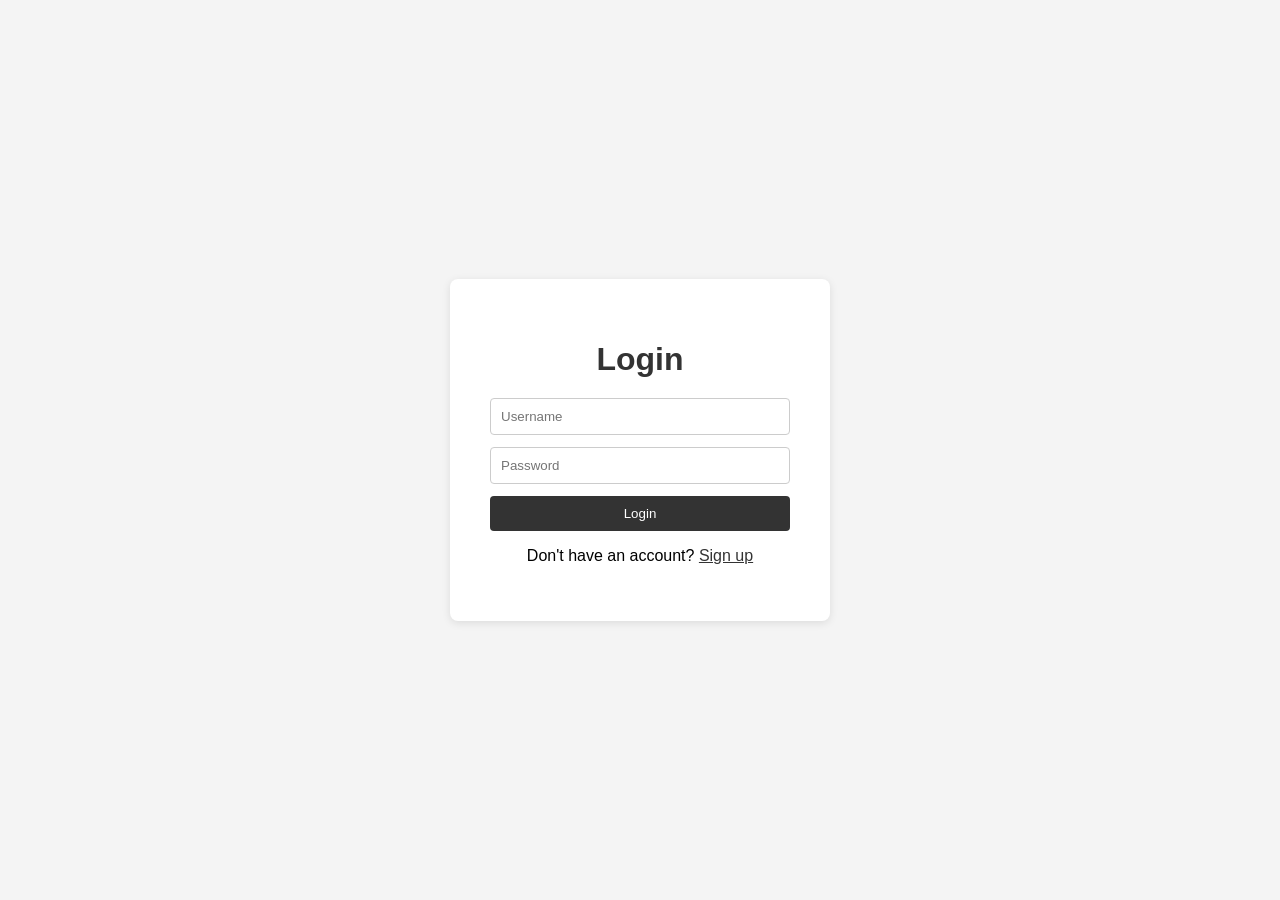
==== src/main/resources/static/index.html @ 0c0a7604 "Initial commit of StudentManagement" ====
<!DOCTYPE html>
<html lang="en">
<head>
    <meta charset="UTF-8">
    <title>Student Management</title>
    <link rel="stylesheet" href="style.css">
</head>
<body>
    <div class="container">
        <div class="header">
            <h1>Student Management</h1>
            <button id="logoutBtn">Logout</button>
        </div>

        <input type="text" id="searchInput" placeholder="Search by name or course...">

        <form id="studentForm">
            <input type="hidden" id="studentId">
            <input type="text" id="name" placeholder="Name" required>
            <input type="text" id="course" placeholder="Course" required>
            <input type="email" id="email" placeholder="Email" required>
            <button type="submit" id="submitBtn">Add Student</button>
        </form>

        <table id="studentTable">
            <thead>
                <tr><th>ID</th><th>Name</th><th>Course</th><th>Email</th><th>Actions</th></tr>
            </thead>
            <tbody></tbody>
        </table>
    </div>
    <script src="script.js"></script>
</body>
</html>
---- src/main/resources/static/style.css ----
body {
    font-family: Arial, sans-serif;
    background: #f4f4f4;
    margin: 0;
    padding: 40px;
}

.container {
    max-width: 700px;
    margin: 0 auto;
    background: white;
    padding: 30px;
    border-radius: 8px;
    box-shadow: 0 2px 8px rgba(0,0,0,0.1);
}

.header {
    display: flex;
    justify-content: space-between;
    align-items: center;
}

h1 {
    color: #333;
}

#logoutBtn {
    padding: 8px 16px;
    background: #999;
    color: white;
    border: none;
    border-radius: 4px;
    cursor: pointer;
}

#searchInput {
    width: 100%;
    padding: 10px;
    margin-bottom: 20px;
    border: 1px solid #ccc;
    border-radius: 4px;
    box-sizing: border-box;
}

#studentForm {
    display: flex;
    gap: 10px;
    margin-bottom: 20px;
    flex-wrap: wrap;
}

#studentForm input {
    flex: 1;
    padding: 8px;
    border: 1px solid #ccc;
    border-radius: 4px;
}

#studentForm button {
    padding: 8px 16px;
    background: #333;
    color: white;
    border: none;
    border-radius: 4px;
    cursor: pointer;
}

table {
    width: 100%;
    border-collapse: collapse;
}

th, td {
    padding: 10px;
    border-bottom: 1px solid #ddd;
    text-align: left;
}

button.edit, button.delete {
    margin-right: 5px;
    cursor: pointer;
}
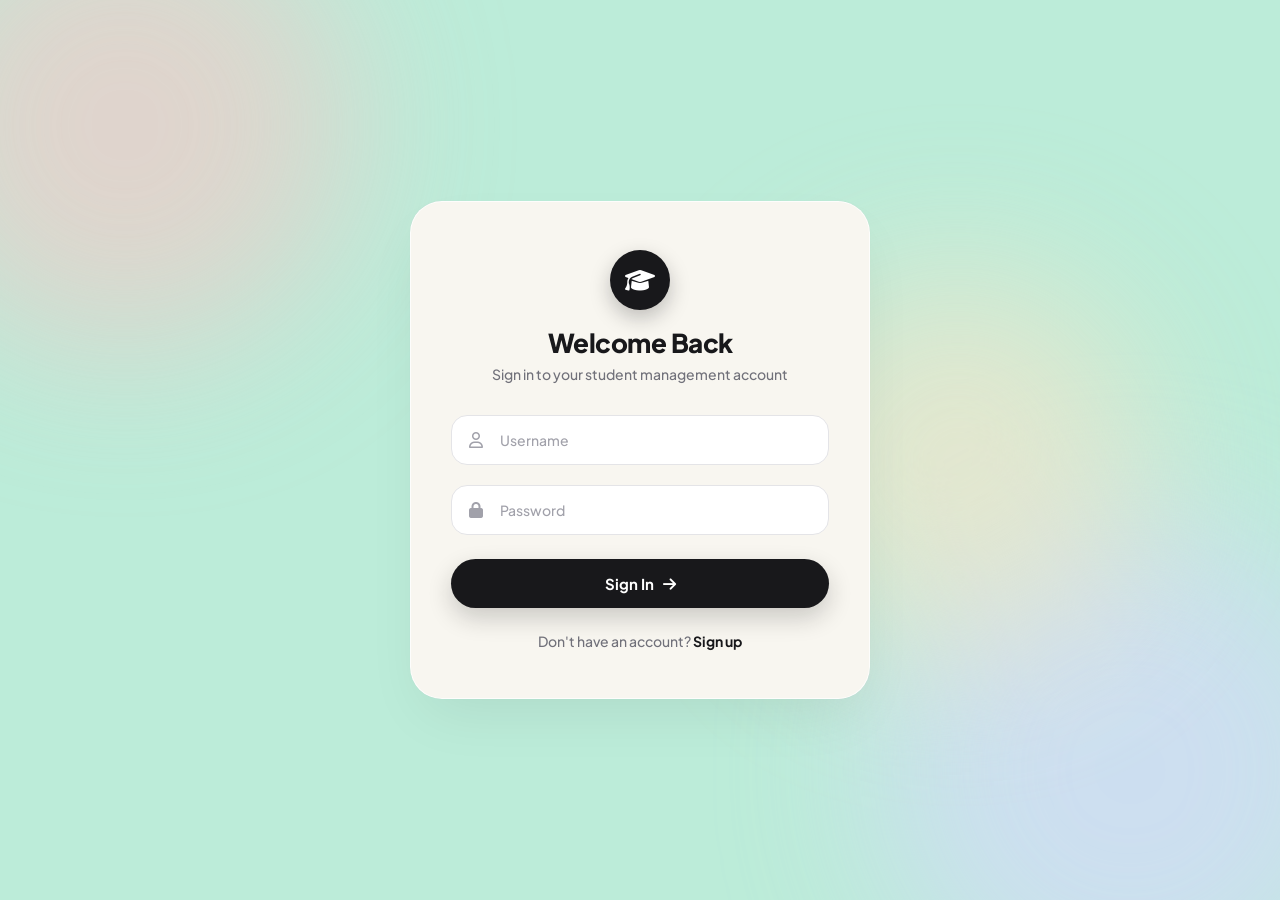
==== commit bd97e2fd: "added dashbord , updated ui, role based access @ conrols" ====
--- a/src/main/resources/static/index.html
+++ b/src/main/resources/static/index.html
@@ -2,33 +2,55 @@
 <html lang="en">
 <head>
     <meta charset="UTF-8">
-    <title>Student Management</title>
+    <meta name="viewport" content="width=device-width, initial-scale=1.0">
+    <title>Students - Student Management</title>
     <link rel="stylesheet" href="style.css">
 </head>
 <body>
-    <div class="container">
-        <div class="header">
-            <h1>Student Management</h1>
-            <button id="logoutBtn">Logout</button>
+    <div class="layout">
+        <div class="sidebar">
+            <h2>Student MS</h2>
+            <nav>
+                <a href="dashboard.html">Dashboard</a>
+                <a href="index.html" class="active">Students</a>
+                <a href="courses.html">Courses</a>
+                <a href="attendance.html">Attendance</a>
+                <a href="grades.html">Grades</a>
+            </nav>
+            <div class="logout-link" id="logoutBtn">Logout</div>
         </div>
 
-        <input type="text" id="searchInput" placeholder="Search by name or course...">
+        <div class="main">
+            <div class="page-header">
+                <h1>Students</h1>
+            </div>
 
-        <form id="studentForm">
-            <input type="hidden" id="studentId">
-            <input type="text" id="name" placeholder="Name" required>
-            <input type="text" id="course" placeholder="Course" required>
-            <input type="email" id="email" placeholder="Email" required>
-            <button type="submit" id="submitBtn">Add Student</button>
-        </form>
+            <div class="card">
+                <input type="text" id="searchInput" placeholder="Search by name or course...">
+            </div>
 
-        <table id="studentTable">
-            <thead>
-                <tr><th>ID</th><th>Name</th><th>Course</th><th>Email</th><th>Actions</th></tr>
-            </thead>
-            <tbody></tbody>
-        </table>
+            <div class="card">
+                <form id="studentForm">
+                    <input type="hidden" id="studentId">
+                    <input type="text" id="name" placeholder="Name" required>
+                    <select id="course" required>
+                        <option value="">Select Course</option>
+                    </select>
+                    <input type="email" id="email" placeholder="Email" required>
+                    <button type="submit" id="submitBtn">Add Student</button>
+                </form>
+            </div>
+
+            <div class="card">
+                <table id="studentTable">
+                    <thead>
+                        <tr><th>ID</th><th>Name</th><th>Course</th><th>Email</th><th>Actions</th></tr>
+                    </thead>
+                    <tbody></tbody>
+                </table>
+            </div>
+        </div>
     </div>
     <script src="script.js"></script>
 </body>
-</html>+</html>
--- a/src/main/resources/static/style.css
+++ b/src/main/resources/static/style.css
@@ -1,68 +1,329 @@
+@import url('https://fonts.googleapis.com/css2?family=Plus+Jakarta+Sans:wght@400;500;600;700;800&display=swap');
+
+:root {
+    --bg-outer: #bcecd9;
+    --bg-canvas: #f8f6f0;
+    --bg-sidebar: #eee9e0;
+    --accent-dark: #18181b;
+    --card-pink: #f7c5c5;
+    --card-peach: #fce4c8;
+    --card-lavender: #d8d6ff;
+    --card-mint: #bdedda;
+    --text-dark: #18181b;
+    --text-muted: #71717a;
+    --border-light: #e4e4e7;
+    --radius-xl: 24px;
+    --radius-lg: 16px;
+    --radius-md: 12px;
+}
+
+* {
+    box-sizing: border-box;
+    margin: 0;
+    padding: 0;
+}
+
 body {
-    font-family: Arial, sans-serif;
-    background: #f4f4f4;
-    margin: 0;
-    padding: 40px;
-}
-
-.container {
-    max-width: 700px;
-    margin: 0 auto;
-    background: white;
-    padding: 30px;
-    border-radius: 8px;
-    box-shadow: 0 2px 8px rgba(0,0,0,0.1);
-}
-
-.header {
-    display: flex;
+    font-family: 'Plus Jakarta Sans', -apple-system, sans-serif;
+    background-color: var(--bg-outer);
+    color: var(--text-dark);
+    min-height: 100vh;
+    padding: 24px;
+    display: flex;
+    justify-content: center;
+}
+
+/* Outer Main Canvas Box */
+.layout {
+    display: flex;
+    width: 100%;
+    max-width: 1400px;
+    min-height: calc(100vh - 48px);
+    background: var(--bg-canvas);
+    border-radius: 36px;
+    padding: 24px;
+    gap: 32px;
+    box-shadow: 0 20px 60px rgba(0, 0, 0, 0.06);
+    border: 1px solid rgba(255, 255, 255, 0.8);
+}
+
+/* Pill Sidebar (Matching Uploaded Screenshot) */
+.sidebar {
+    width: 88px;
+    background: var(--bg-sidebar);
+    border-radius: 28px;
+    padding: 24px 12px;
+    display: flex;
+    flex-direction: column;
+    align-items: center;
     justify-content: space-between;
-    align-items: center;
-}
-
-h1 {
-    color: #333;
-}
-
-#logoutBtn {
-    padding: 8px 16px;
-    background: #999;
-    color: white;
+    flex-shrink: 0;
+}
+
+.sidebar-logo {
+    width: 48px;
+    height: 48px;
+    border-radius: 50%;
+    background: var(--accent-dark);
+    color: #ffffff;
+    display: flex;
+    align-items: center;
+    justify-content: center;
+    font-size: 20px;
+    margin-bottom: 24px;
+    box-shadow: 0 6px 16px rgba(24, 24, 27, 0.2);
+}
+
+.sidebar nav {
+    display: flex;
+    flex-direction: column;
+    gap: 16px;
+    align-items: center;
+    flex: 1;
+}
+
+.sidebar nav a {
+    width: 48px;
+    height: 48px;
+    border-radius: 50%;
+    background: #ffffff;
+    color: var(--accent-dark);
+    display: flex;
+    align-items: center;
+    justify-content: center;
+    text-decoration: none;
+    font-size: 18px;
+    transition: all 0.25s cubic-bezier(0.16, 1, 0.3, 1);
+    box-shadow: 0 2px 8px rgba(0, 0, 0, 0.04);
+}
+
+.sidebar nav a:hover {
+    transform: scale(1.1);
+    box-shadow: 0 6px 16px rgba(0, 0, 0, 0.08);
+}
+
+.sidebar nav a.active {
+    background: var(--accent-dark);
+    color: #ffffff;
+    box-shadow: 0 8px 20px rgba(24, 24, 27, 0.25);
+}
+
+.sidebar .logout-link {
+    width: 48px;
+    height: 48px;
+    border-radius: 50%;
+    background: #ffffff;
+    color: #ef4444;
+    display: flex;
+    align-items: center;
+    justify-content: center;
+    font-size: 18px;
+    cursor: pointer;
+    transition: all 0.25s ease;
+    box-shadow: 0 2px 8px rgba(0, 0, 0, 0.04);
+}
+
+.sidebar .logout-link:hover {
+    background: #fee2e2;
+    transform: scale(1.1);
+}
+
+/* Main Workspace Area */
+.main {
+    flex: 1;
+    display: flex;
+    flex-direction: column;
+    gap: 24px;
+    overflow-x: hidden;
+}
+
+.page-header {
+    display: flex;
+    justify-content: space-between;
+    align-items: center;
+    margin-top: 8px;
+}
+
+.page-title-group h1 {
+    font-size: 32px;
+    font-weight: 800;
+    color: var(--text-dark);
+    letter-spacing: -0.6px;
+    margin-bottom: 4px;
+}
+
+.page-title-group p {
+    color: var(--text-muted);
+    font-size: 14px;
+    font-weight: 500;
+}
+
+/* Bento Stats Grid (Pastel Palette from Screenshot) */
+.stats-grid {
+    display: grid;
+    grid-template-columns: repeat(auto-fit, minmax(220px, 1fr));
+    gap: 20px;
+}
+
+.stat-card {
+    border-radius: var(--radius-xl);
+    padding: 24px;
+    display: flex;
+    flex-direction: column;
+    justify-content: space-between;
+    min-height: 140px;
+    position: relative;
+    transition: all 0.3s cubic-bezier(0.16, 1, 0.3, 1);
+    box-shadow: 0 6px 20px rgba(0, 0, 0, 0.02);
+}
+
+.stat-card:hover {
+    transform: translateY(-4px);
+    box-shadow: 0 12px 30px rgba(0, 0, 0, 0.06);
+}
+
+.stat-card:nth-child(1) { background: var(--card-pink); }
+.stat-card:nth-child(2) { background: var(--card-peach); }
+.stat-card:nth-child(3) { background: var(--card-lavender); }
+.stat-card:nth-child(4) { background: var(--card-mint); }
+
+.stat-badge {
+    position: absolute;
+    top: 20px;
+    right: 20px;
+    padding: 4px 10px;
+    background: rgba(255, 255, 255, 0.85);
+    backdrop-filter: blur(8px);
+    border-radius: 50px;
+    font-size: 12px;
+    font-weight: 700;
+    color: var(--text-dark);
+    display: flex;
+    align-items: center;
+    gap: 4px;
+}
+
+.stat-card .label {
+    font-size: 13px;
+    font-weight: 700;
+    color: var(--text-dark);
+    text-transform: uppercase;
+    letter-spacing: 0.5px;
+    opacity: 0.8;
+}
+
+.stat-card .value {
+    font-size: 34px;
+    font-weight: 800;
+    color: var(--text-dark);
+    letter-spacing: -1px;
+    margin-top: 12px;
+}
+
+/* White Content Cards (Forms & Tables) */
+.card {
+    background: #ffffff;
+    border-radius: var(--radius-xl);
+    padding: 28px;
+    box-shadow: 0 4px 20px rgba(0, 0, 0, 0.03);
+    border: 1px solid rgba(228, 228, 231, 0.6);
+}
+
+.card h3 {
+    font-size: 18px;
+    font-weight: 700;
+    color: var(--text-dark);
+    margin-bottom: 16px;
+    letter-spacing: -0.3px;
+}
+
+/* Form Styles */
+form {
+    display: flex;
+    gap: 14px;
+    flex-wrap: wrap;
+    align-items: center;
+}
+
+input, select {
+    padding: 13px 18px;
+    background: #ffffff;
+    border: 1px solid var(--border-light);
+    border-radius: 14px;
+    font-family: inherit;
+    font-size: 14px;
+    font-weight: 500;
+    color: var(--text-dark);
+    flex: 1;
+    min-width: 180px;
+    transition: all 0.2s ease;
+}
+
+input::placeholder {
+    color: #a1a1aa;
+}
+
+input:focus, select:focus {
+    outline: none;
+    border-color: var(--accent-dark);
+    box-shadow: 0 0 0 4px rgba(24, 24, 27, 0.08);
+}
+
+button {
+    display: inline-flex;
+    align-items: center;
+    justify-content: center;
+    gap: 8px;
+    padding: 13px 24px;
+    background: var(--accent-dark);
+    color: #ffffff;
     border: none;
-    border-radius: 4px;
+    border-radius: 50px;
+    font-family: inherit;
+    font-size: 14px;
+    font-weight: 700;
     cursor: pointer;
-}
-
-#searchInput {
-    width: 100%;
-    padding: 10px;
-    margin-bottom: 20px;
-    border: 1px solid #ccc;
-    border-radius: 4px;
-    box-sizing: border-box;
-}
-
-#studentForm {
-    display: flex;
-    gap: 10px;
-    margin-bottom: 20px;
-    flex-wrap: wrap;
-}
-
-#studentForm input {
-    flex: 1;
-    padding: 8px;
-    border: 1px solid #ccc;
-    border-radius: 4px;
-}
-
-#studentForm button {
-    padding: 8px 16px;
-    background: #333;
-    color: white;
-    border: none;
-    border-radius: 4px;
-    cursor: pointer;
+    box-shadow: 0 6px 18px rgba(24, 24, 27, 0.18);
+    transition: all 0.25s cubic-bezier(0.16, 1, 0.3, 1);
+}
+
+button:hover {
+    transform: translateY(-2px);
+    box-shadow: 0 10px 24px rgba(24, 24, 27, 0.28);
+}
+
+button:active {
+    transform: translateY(0);
+}
+
+button.delete {
+    background: #fee2e2;
+    color: #ef4444;
+    box-shadow: none;
+}
+
+button.delete:hover {
+    background: #ef4444;
+    color: #ffffff;
+    box-shadow: 0 6px 16px rgba(239, 68, 68, 0.3);
+}
+
+button.edit {
+    background: #f4f4f5;
+    color: #52525b;
+    box-shadow: none;
+}
+
+button.edit:hover {
+    background: #52525b;
+    color: #ffffff;
+    box-shadow: 0 6px 16px rgba(82, 82, 91, 0.3);
+}
+
+/* Data Tables */
+.table-responsive {
+    overflow-x: auto;
+    border-radius: var(--radius-lg);
 }
 
 table {
@@ -70,13 +331,56 @@
     border-collapse: collapse;
 }
 
-th, td {
-    padding: 10px;
-    border-bottom: 1px solid #ddd;
+th {
     text-align: left;
-}
-
-button.edit, button.delete {
-    margin-right: 5px;
-    cursor: pointer;
-}+    padding: 14px 18px;
+    background: #fafafa;
+    color: var(--text-muted);
+    font-size: 12px;
+    font-weight: 700;
+    text-transform: uppercase;
+    letter-spacing: 0.5px;
+    border-bottom: 1px solid var(--border-light);
+}
+
+td {
+    padding: 16px 18px;
+    border-bottom: 1px solid #f4f4f5;
+    font-size: 14px;
+    font-weight: 500;
+    color: #27272a;
+    vertical-align: middle;
+}
+
+tr:hover td {
+    background: #fafafa;
+}
+
+td button {
+    margin-right: 6px;
+    padding: 8px 16px;
+    font-size: 13px;
+}
+
+/* Responsive Breakdown */
+@media (max-width: 900px) {
+    .layout {
+        flex-direction: column;
+        padding: 16px;
+        border-radius: 24px;
+    }
+    .sidebar {
+        width: 100%;
+        height: auto;
+        flex-direction: row;
+        border-radius: 20px;
+        padding: 12px 20px;
+    }
+    .sidebar nav {
+        flex-direction: row;
+        flex: 0;
+    }
+    .sidebar-logo {
+        margin-bottom: 0;
+    }
+}
